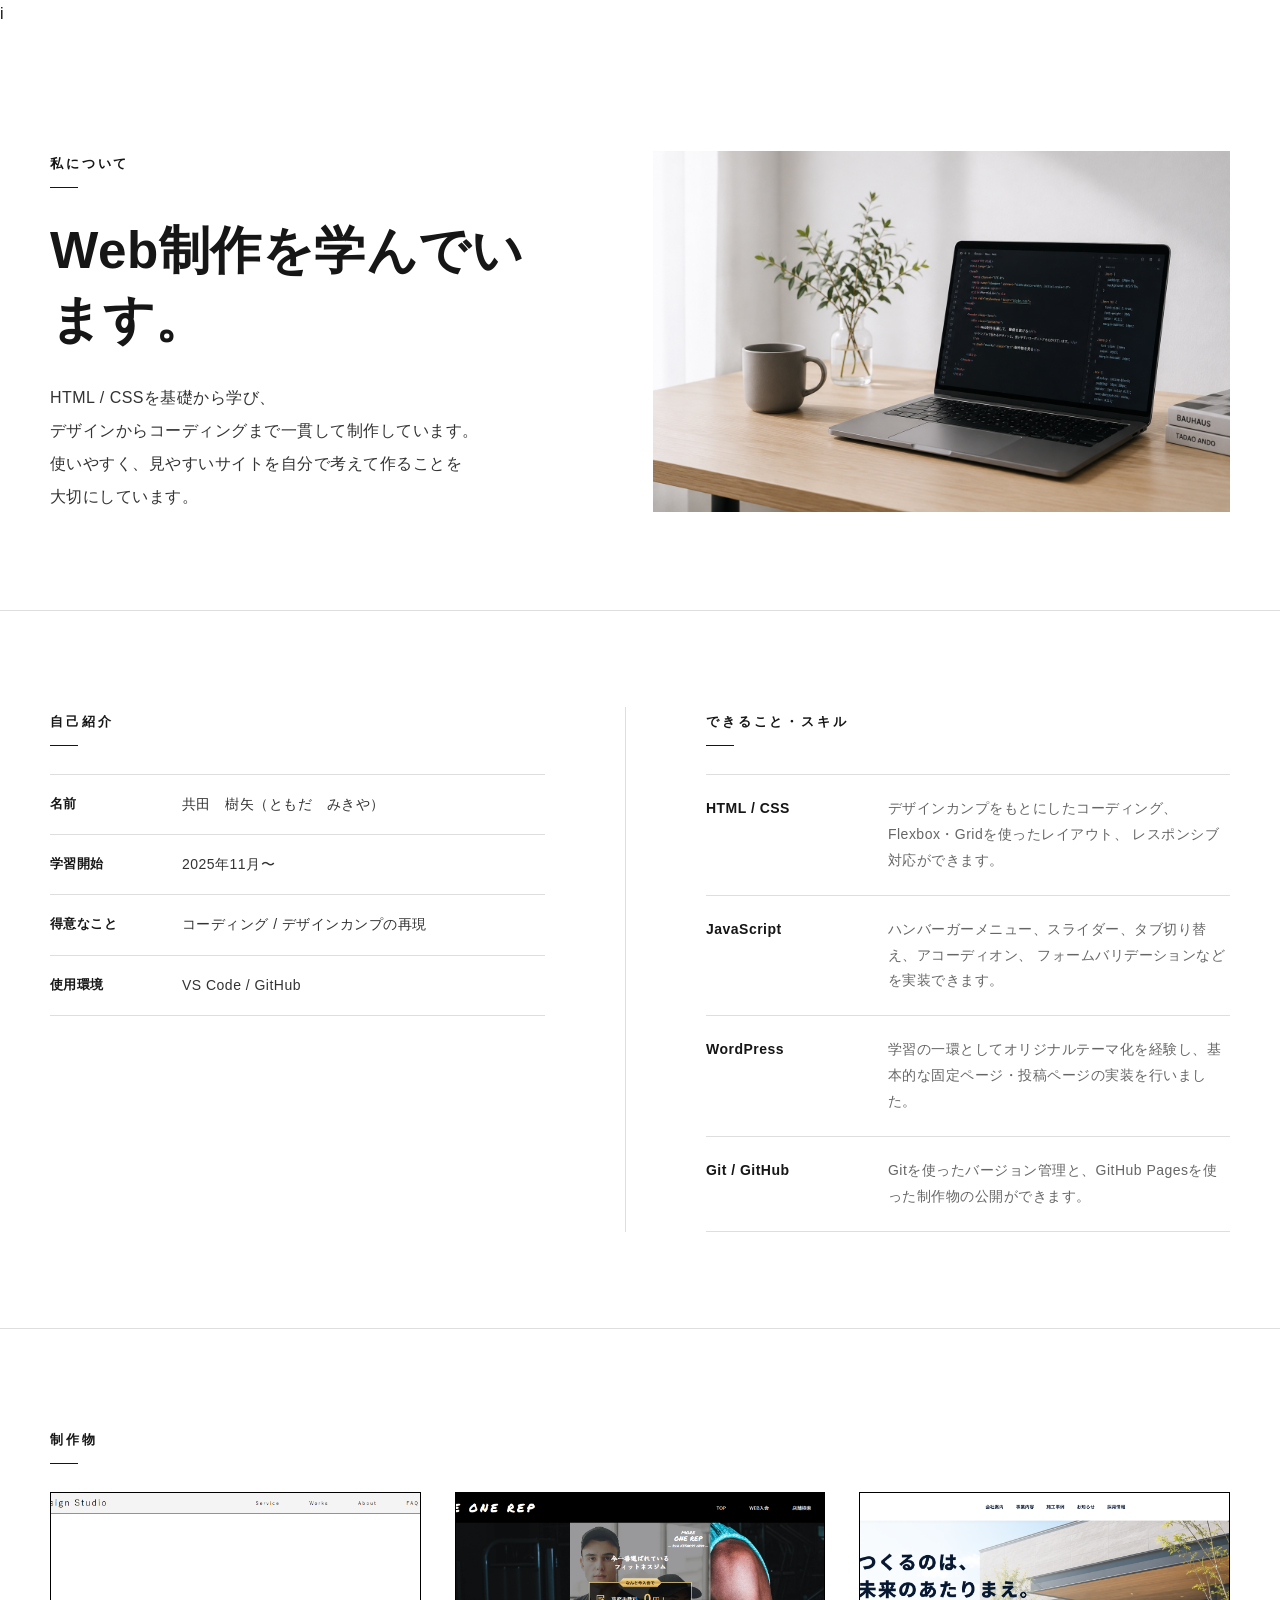
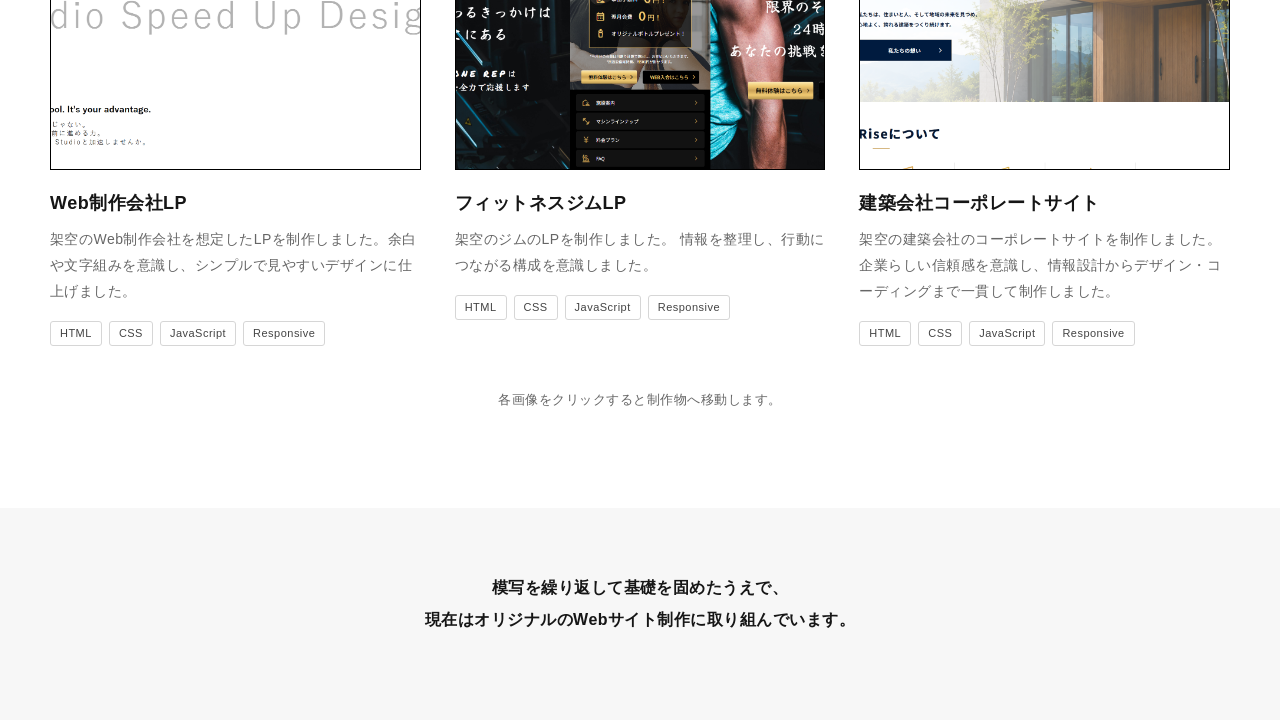
==== index.html @ 3f48ca56 "Add files via upload" ====
<!DOCTYPE html>

<html lang="ja">

<head>
    <meta charset="utf-8" />
    <meta content="width=device-width, initial-scale=1.0" name="viewport" />
    <title>Portfolio link</title>
    <link rel="stylesheet" href="style.css">i
</head>

<main class="portfolio">

    <!-- ABOUT -->
    <section class="about section">
        <div class="container">
            <div class="about__grid">
                <div class="about__content">
                    <p class="section-label">私について</p>
                    <h1 class="about__title">Web制作を学んでいます。</h1>

                    <p class="about__text">
                        HTML / CSSを基礎から学び、<br>
                        デザインからコーディングまで一貫して制作しています。<br>
                        使いやすく、見やすいサイトを自分で考えて作ることを<br class="pc-only">
                        大切にしています。
                    </p>
                </div>

                <div class="about__visual">
                    <img src="image/img01.png" alt="デスクに置かれたノートパソコン">
                </div>
            </div>
        </div>
    </section>

    <!-- PROFILE / SKILLS -->
    <section class="details section">
        <div class="container">
            <div class="details__grid">

                <div class="details__column">
                    <p class="section-label">自己紹介</p>

                    <dl class="profile-list">
                        <div class="profile-list__row">
                            <dt>名前</dt>
                            <dd>共田　樹矢（ともだ　みきや）</dd>
                        </div>
                        <div class="profile-list__row">
                            <dt>学習開始</dt>
                            <dd>2025年11月〜</dd>
                        </div>
                        <div class="profile-list__row">
                            <dt>得意なこと</dt>
                            <dd>コーディング / デザインカンプの再現 </dd>
                        </div>
                        <div class="profile-list__row">
                            <dt>使用環境</dt>
                            <dd>VS Code / GitHub</dd>
                        </div>
                    </dl>
                </div>

                <div class="details__column">
                    <p class="section-label">できること・スキル</p>

                    <div class="skill-list">
                        <div class="skill-item">
                            <h3 class="skill-item__title">HTML / CSS</h3>
                            <p class="skill-item__text">
                                デザインカンプをもとにしたコーディング、Flexbox・Gridを使ったレイアウト、
                                レスポンシブ対応ができます。
                            </p>
                        </div>

                        <div class="skill-item">
                            <h3 class="skill-item__title">JavaScript</h3>
                            <p class="skill-item__text">
                                ハンバーガーメニュー、スライダー、タブ切り替え、アコーディオン、
                                フォームバリデーションなどを実装できます。
                            </p>
                        </div>

                        <div class="skill-item">
                            <h3 class="skill-item__title">WordPress</h3>
                            <p class="skill-item__text">
                                学習の一環としてオリジナルテーマ化を経験し、基本的な固定ページ・投稿ページの実装を行いました。
                            </p>
                        </div>

                        <div class="skill-item">
                            <h3 class="skill-item__title">Git / GitHub</h3>
                            <p class="skill-item__text">
                                Gitを使ったバージョン管理と、GitHub Pagesを使った制作物の公開ができます。
                            </p>
                        </div>
                    </div>
                </div>

            </div>
        </div>
    </section>

    <!-- WORKS -->
    <section class="works section">
        <div class="container">
            <p class="section-label">制作物</p>

            <div class="works__grid">

                <article class="work-card">
                    <a class="work-card__link" href="https://mikiya-web.github.io/portfolio-corporate-lp/" target="_blank"
                        rel="noopener noreferrer">
                        <div class="work-card__image-wrap">
                            <img class="work-card__image" src="image/img02.png" alt="VISION TO STRUCTUREのWebサイト">
                            <span class="work-card__view">VIEW SITE</span>
                        </div>

                        <div class="work-card__body">
                            <h2 class="work-card__title">Web制作会社LP</h2>
                            <p class="work-card__text">
                                架空のWeb制作会社を想定したLPを制作しました。余白や文字組みを意識し、シンプルで見やすいデザインに仕上げました。
                            </p>
                            <ul class="work-card__tags">
                                <li>HTML</li>
                                <li>CSS</li>
                                <li>JavaScript</li>
                                <li>Responsive</li>
                            </ul>
                        </div>
                    </a>
                </article>

                <article class="work-card">
                    <a class="work-card__link" href="https://mikiya-web.github.io/MORE-ONE-REP/" target="_blank"
                        rel="noopener noreferrer">
                        <div class="work-card__image-wrap">
                            <img class="work-card__image" src="image/img03.png"ジムのランディングページ">
                            <span class="work-card__view">VIEW SITE</span>
                        </div>

                        <div class="work-card__body">
                            <h2 class="work-card__title">フィットネスジムLP</h2>
                            <p class="work-card__text">
                                架空のジムのLPを制作しました。
                                情報を整理し、行動につながる構成を意識しました。
                            </p>
                            <ul class="work-card__tags">
                                <li>HTML</li>
                                <li>CSS</li>
                                <li>JavaScript</li>
                                <li>Responsive</li>
                            </ul>
                        </div>
                    </a>
                </article>


                <article class="work-card">
                    <a class="work-card__link" href="https://mikiya-web.github.io/portfolio-corporate/" target="_blank"
                        rel="noopener noreferrer">
                        <div class="work-card__image-wrap">
                            <img class="work-card__image" src="image/img04.png" alt="建築会社コーポレートサイト">
                            <span class="work-card__view">VIEW SITE</span>
                        </div>

                        <div class="work-card__body">
                            <h2 class="work-card__title">建築会社コーポレートサイト</h2>
                            <p class="work-card__text">
                                架空の建築会社のコーポレートサイトを制作しました。企業らしい信頼感を意識し、情報設計からデザイン・コーディングまで一貫して制作しました。
                            </p>
                            <ul class="work-card__tags">
                                <li>HTML</li>
                                <li>CSS</li>
                                <li>JavaScript</li>
                                <li>Responsive</li>
                            </ul>
                        </div>
                    </a>
                </article>




            </div>

            <p class="works__note">各画像をクリックすると制作物へ移動します。</p>
        </div>
    </section>

    <!-- MESSAGE -->
    <section class="message">
        <div class="container">
            <p class="message__text">
                模写を繰り返して基礎を固めたうえで、<br>
                現在はオリジナルのWebサイト制作に取り組んでいます。
            </p>

    </section>

</main>

</body>

</html>
---- style.css ----
@charset "UTF-8";

/* ==============================
   Base
============================== */
:root {
  --color-text: #161616;
  --color-sub: #666;
  --color-line: #dedede;
  --color-bg: #ffffff;
  --color-soft-bg: #f7f7f7;
  --max-width: 1180px;
}

*,
*::before,
*::after {
  box-sizing: border-box;
}

html {
  scroll-behavior: smooth;
}

body {
  margin: 0;
  color: var(--color-text);
  background: var(--color-bg);
  font-family:
    "Helvetica Neue",
    Arial,
    "Hiragino Kaku Gothic ProN",
    "Hiragino Sans",
    Meiryo,
    sans-serif;
  line-height: 1.8;
  letter-spacing: 0.03em;
}

img {
  display: block;
  width: 100%;
  height: auto;
}

a {
  color: inherit;
  text-decoration: none;
}

ul,
ol,
dl,
dd,
p,
h1,
h2,
h3 {
  margin: 0;
}

ul,
ol {
  padding: 0;
  list-style: none;
}

.container {
  width: min(calc(100% - 48px), var(--max-width));
  margin-inline: auto;
}

.section {
  padding: 96px 0;
}

.section-label {
  display: inline-block;
  margin-bottom: 28px;
  font-size: 13px;
  font-weight: 700;
  letter-spacing: 0.22em;
}

.section-label::after {
  display: block;
  width: 28px;
  height: 1px;
  margin-top: 12px;
  background: var(--color-text);
  content: "";
}

.pc-only {
  display: block;
}

/* ==============================
   About
============================== */
.about {
  padding-top: 120px;
}

.about__grid {
  display: grid;
  grid-template-columns: minmax(0, 0.95fr) minmax(420px, 1.05fr);
  gap: 80px;
  align-items: center;
}

.about__title {
  margin-bottom: 28px;
  font-size: clamp(34px, 4vw, 56px);
  line-height: 1.35;
  letter-spacing: 0.01em;
}

.about__text {
  color: #333;
  font-size: 16px;
  line-height: 2.05;
}

.about__visual {
  aspect-ratio: 16 / 10;
  overflow: hidden;
  background: var(--color-soft-bg);
}

.about__visual img {
  height: 100%;
  object-fit: cover;
}

/* ==============================
   Works
============================== */
.works {
  border-top: 1px solid var(--color-line);
}

.works__grid {
  display: grid;
  grid-template-columns: repeat(3, minmax(0, 1fr));
  gap: 34px;
}

.work-card__link {
  display: block;
}

.work-card__image-wrap {
  position: relative;
  aspect-ratio: 4 / 3;
  overflow: hidden;
  background: var(--color-soft-bg);
}

.work-card__image {
  height: 100%;
  object-fit: cover;
  transition: transform 0.45s ease;
}

.work-card__view {
  position: absolute;
  right: 16px;
  bottom: 16px;
  padding: 7px 11px;
  color: #fff;
  background: rgba(0, 0, 0, 0.72);
  font-size: 10px;
  font-weight: 700;
  letter-spacing: 0.12em;
  opacity: 0;
  transform: translateY(6px);
  transition:
    opacity 0.3s ease,
    transform 0.3s ease;
}

.work-card__link:hover .work-card__image {
  transform: scale(1.035);
}

.work-card__link:hover .work-card__view {
  opacity: 1;
  transform: translateY(0);
}

.work-card__body {
  padding-top: 20px;
}

.work-card__title {
  margin-bottom: 10px;
  font-size: 18px;
  line-height: 1.5;
}

.work-card__text {
  margin-bottom: 16px;
  color: var(--color-sub);
  font-size: 14px;
  line-height: 1.85;
}

.work-card__tags {
  display: flex;
  flex-wrap: wrap;
  gap: 7px;
}

.work-card__tags li {
  padding: 4px 9px;
  border: 1px solid #d6d6d6;
  border-radius: 3px;
  color: #444;
  font-size: 11px;
  line-height: 1.4;
}

.works__note {
  margin-top: 42px;
  color: var(--color-sub);
  text-align: center;
  font-size: 13px;
}

/* ==============================
   Details
============================== */
.details {
  border-top: 1px solid var(--color-line);
}

.details__grid {
  display: grid;
  grid-template-columns: minmax(0, 0.9fr) minmax(0, 1.1fr);
  gap: 80px;
}

.details__column + .details__column {
  padding-left: 80px;
  border-left: 1px solid var(--color-line);
}

.profile-list__row {
  display: grid;
  grid-template-columns: 110px 1fr;
  gap: 22px;
  padding: 17px 0;
  border-bottom: 1px solid var(--color-line);
}

.profile-list__row:first-child {
  border-top: 1px solid var(--color-line);
}

.profile-list dt {
  font-size: 13px;
  font-weight: 700;
}

.profile-list dd {
  color: #333;
  font-size: 14px;
}

.skill-list {
  border-top: 1px solid var(--color-line);
}

.skill-item {
  display: grid;
  grid-template-columns: 150px 1fr;
  gap: 32px;
  padding: 21px 0;
  border-bottom: 1px solid var(--color-line);
}

.skill-item__title {
  font-size: 14px;
}

.skill-item__text {
  color: var(--color-sub);
  font-size: 14px;
  line-height: 1.85;
}

/* ==============================
   Message
============================== */
.message {
  padding: 64px 0 84px;
  background: var(--color-soft-bg);
}

.message__text {
  text-align: center;
  font-size: 16px;
  font-weight: 600;
  line-height: 2;
}

.message__links {
  display: flex;
  justify-content: center;
  gap: 14px;
  margin-top: 30px;
}

.message__links a {
  min-width: 180px;
  padding: 13px 20px;
  border: 1px solid var(--color-text);
  text-align: center;
  font-size: 13px;
  font-weight: 700;
  transition:
    color 0.25s ease,
    background 0.25s ease;
}

.message__links a:hover {
  color: #fff;
  background: var(--color-text);
}

/* ==============================
   Tablet
============================== */
@media (max-width: 1024px) {
  .section {
    padding: 80px 0;
  }

  .about {
    padding-top: 88px;
  }

  .about__grid {
    grid-template-columns: 1fr 1fr;
    gap: 48px;
  }

  .works__grid {
    gap: 24px;
  }

  .details__grid {
    gap: 48px;
  }

  .details__column + .details__column {
    padding-left: 48px;
  }
}

/* ==============================
   Mobile
============================== */
@media (max-width: 768px) {
  .container {
    width: min(calc(100% - 32px), var(--max-width));
  }

  .section {
    padding: 64px 0;
  }

  .section-label {
    margin-bottom: 22px;
  }

  .pc-only {
    display: none;
  }

  .about {
    padding-top: 64px;
  }

  .about__grid {
    grid-template-columns: 1fr;
    gap: 38px;
  }

  .about__title {
    margin-bottom: 20px;
    font-size: clamp(30px, 9vw, 42px);
  }

  .about__text {
    font-size: 14px;
    line-height: 1.95;
  }

  .about__visual {
    aspect-ratio: 4 / 3;
  }

  .works__grid {
    grid-template-columns: 1fr;
    gap: 48px;
  }

  .work-card__view {
    opacity: 1;
    transform: none;
  }

  .works__note {
    margin-top: 34px;
  }

  .details__grid {
    grid-template-columns: 1fr;
    gap: 64px;
  }

  .details__column + .details__column {
    padding-left: 0;
    border-left: 0;
  }

  .profile-list__row {
    grid-template-columns: 90px 1fr;
    gap: 16px;
  }

  .skill-item {
    grid-template-columns: 1fr;
    gap: 8px;
  }

  .message {
    padding: 52px 0 64px;
  }

  .message__text {
    font-size: 14px;
  }

  .message__links {
    flex-direction: column;
  }

  .message__links a {
    width: 100%;
  }
}

/* ==============================
   Small Mobile
============================== */
@media (max-width: 375px) {
  .container {
    width: min(calc(100% - 24px), var(--max-width));
  }

  .profile-list__row {
    grid-template-columns: 1fr;
    gap: 4px;
  }
}

.work-card img {
    border: 1px solid black;
}

.work-card__link:hover {
    opacity: 0.7;
}
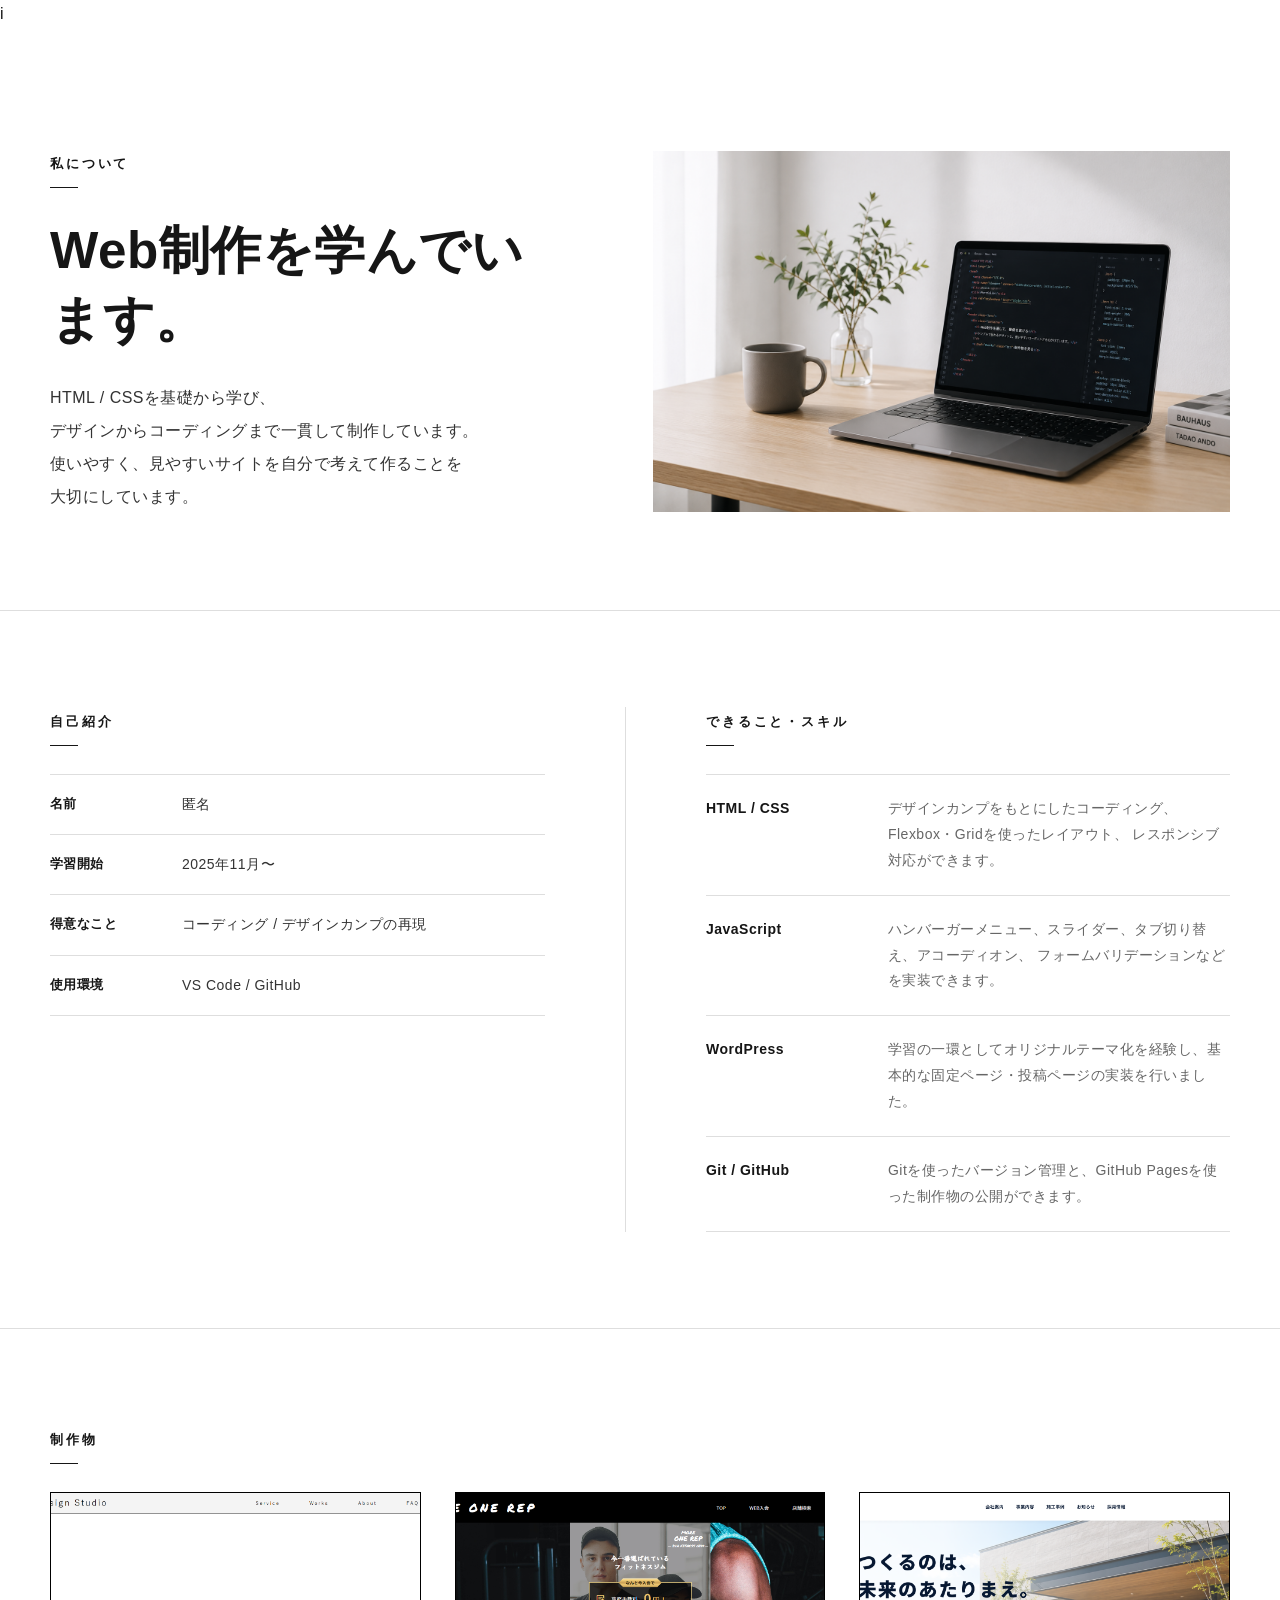
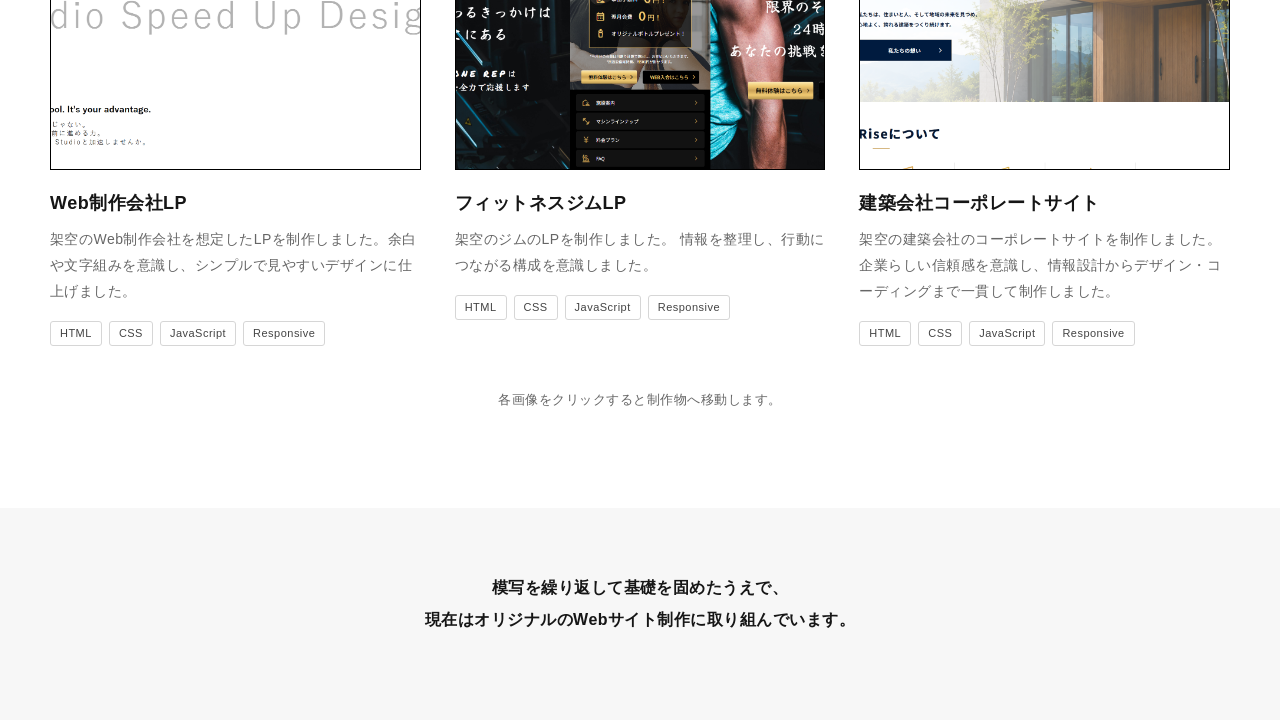
==== commit dc4881e2: "Restore index.html content Restored the original content of the index.html file after it was removed" ====
--- a/index.html
+++ b/index.html
@@ -45,7 +45,7 @@
                     <dl class="profile-list">
                         <div class="profile-list__row">
                             <dt>名前</dt>
-                            <dd>共田　樹矢（ともだ　みきや）</dd>
+                            <dd>匿名</dd>
                         </div>
                         <div class="profile-list__row">
                             <dt>学習開始</dt>
@@ -203,4 +203,4 @@
 
 </body>
 
-</html>+</html>
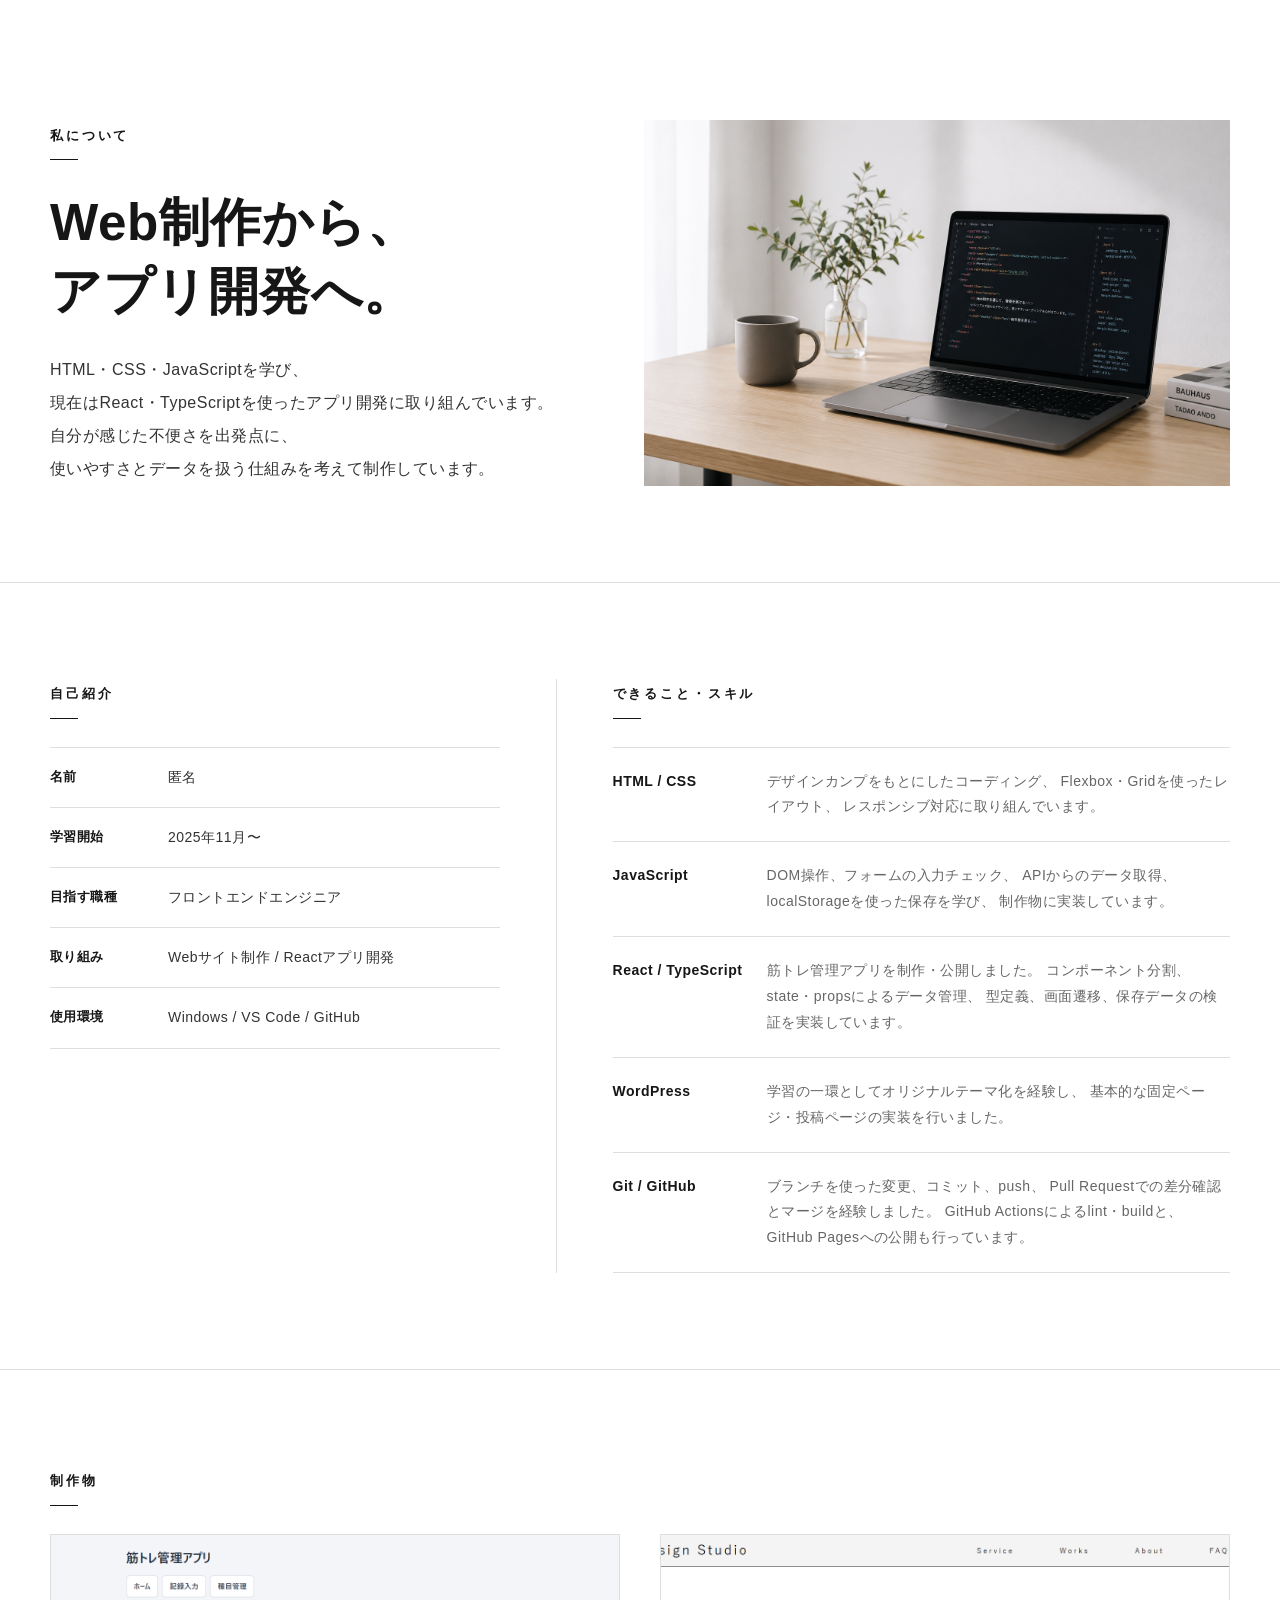
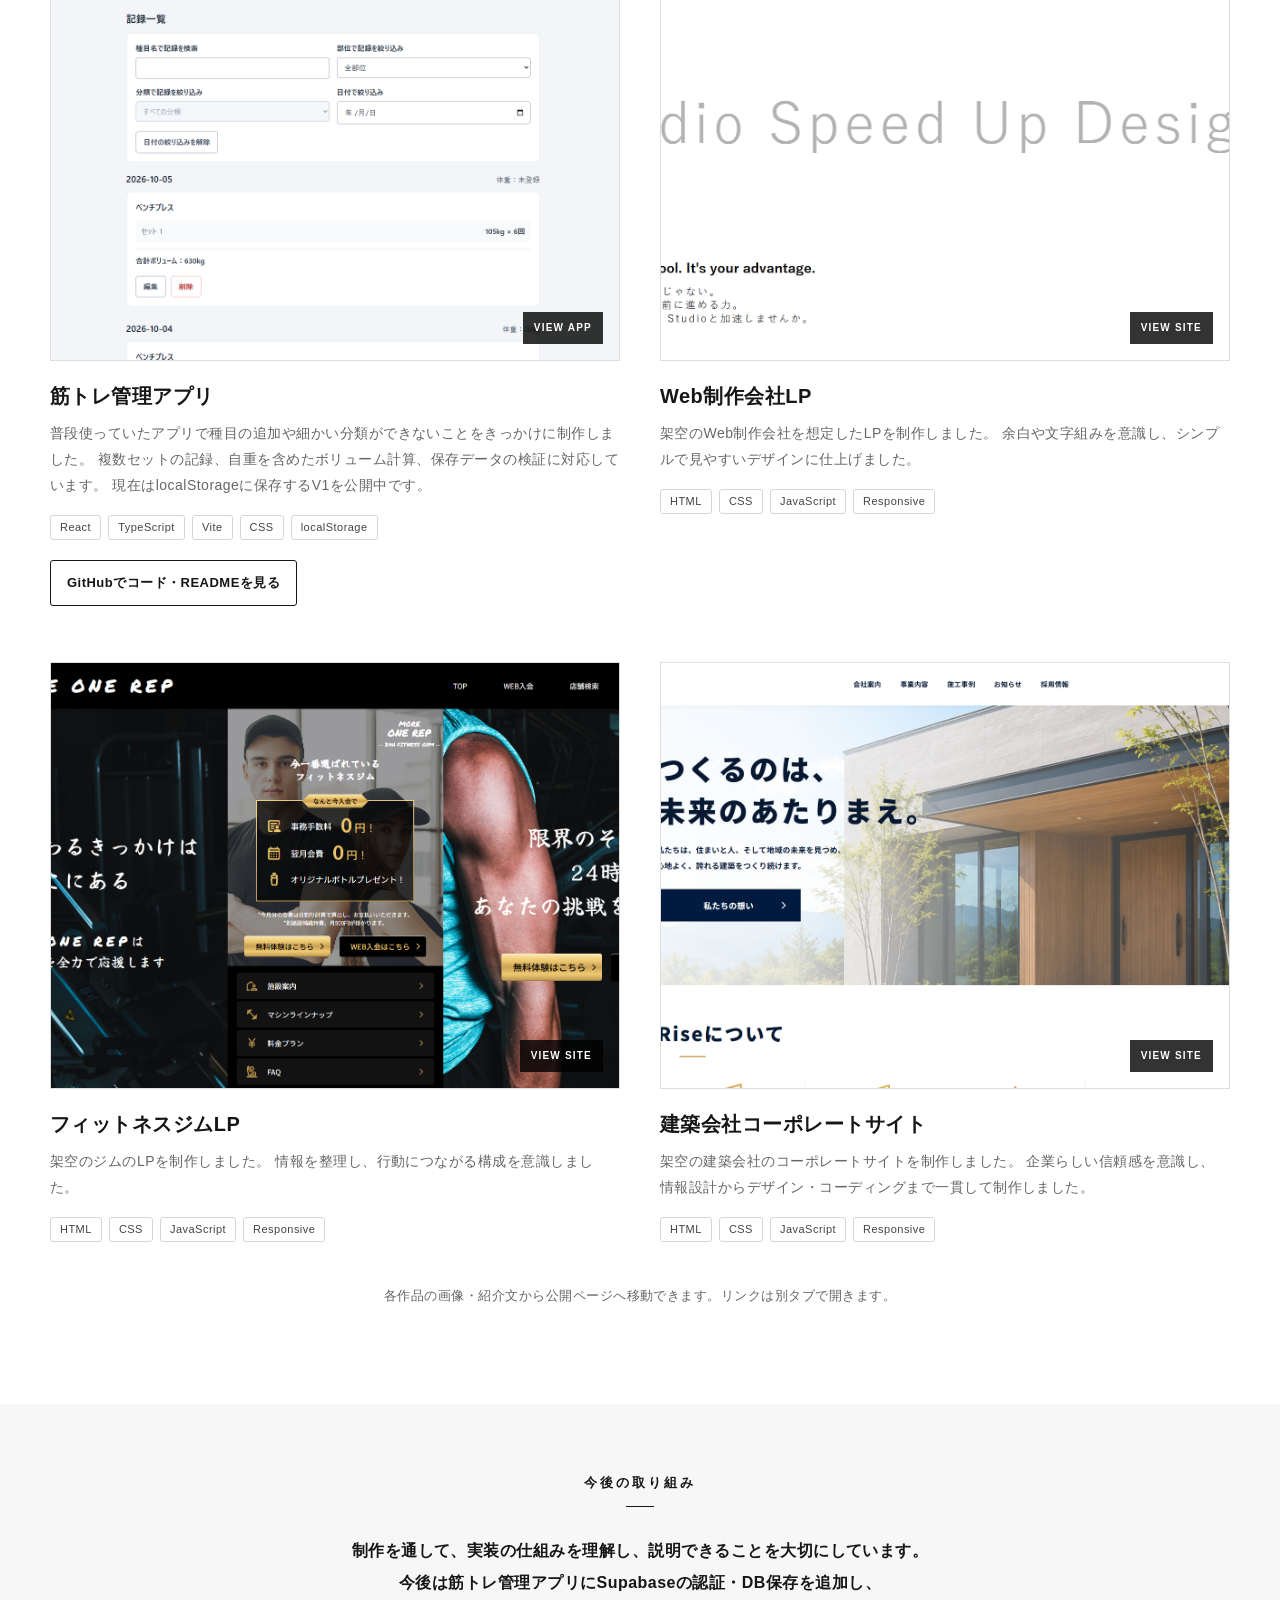
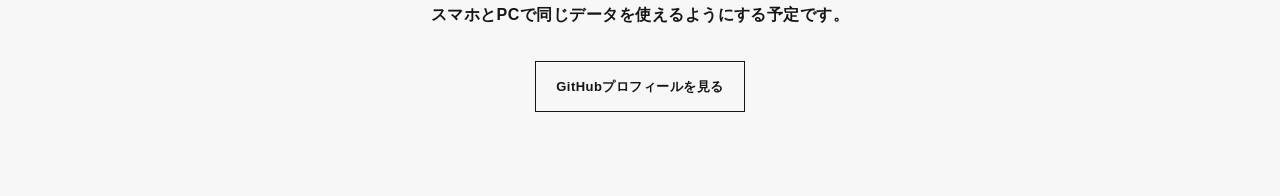
==== commit f0a05ee7: "feat: ポートフォリオに筋トレアプリを掲載" ====
--- a/index.html
+++ b/index.html
@@ -1,206 +1,303 @@
 <!DOCTYPE html>
-
 <html lang="ja">
 
 <head>
-    <meta charset="utf-8" />
-    <meta content="width=device-width, initial-scale=1.0" name="viewport" />
-    <title>Portfolio link</title>
-    <link rel="stylesheet" href="style.css">i
+    <meta charset="utf-8">
+    <meta name="viewport" content="width=device-width, initial-scale=1.0">
+    <meta name="description"
+          content="WebサイトとReact・TypeScriptを使ったアプリの制作ポートフォリオです。制作物、使用技術、学習内容を紹介しています。">
+    <title>Portfolio | Web制作・フロントエンド開発</title>
+    <link rel="stylesheet" href="style.css">
 </head>
 
-<main class="portfolio">
-
-    <!-- ABOUT -->
-    <section class="about section">
-        <div class="container">
-            <div class="about__grid">
-                <div class="about__content">
-                    <p class="section-label">私について</p>
-                    <h1 class="about__title">Web制作を学んでいます。</h1>
-
-                    <p class="about__text">
-                        HTML / CSSを基礎から学び、<br>
-                        デザインからコーディングまで一貫して制作しています。<br>
-                        使いやすく、見やすいサイトを自分で考えて作ることを<br class="pc-only">
-                        大切にしています。
-                    </p>
-                </div>
-
-                <div class="about__visual">
-                    <img src="image/img01.png" alt="デスクに置かれたノートパソコン">
+<body>
+    <main class="portfolio">
+
+        <!-- ABOUT -->
+        <section class="about section">
+            <div class="container">
+                <div class="about__grid">
+                    <div class="about__content">
+                        <p class="section-label">私について</p>
+                        <h1 class="about__title">
+                            Web制作から、<br>
+                            アプリ開発へ。
+                        </h1>
+
+                        <p class="about__text">
+                            HTML・CSS・JavaScriptを学び、<br>
+                            現在はReact・TypeScriptを使ったアプリ開発に取り組んでいます。<br>
+                            自分が感じた不便さを出発点に、<br class="pc-only">
+                            使いやすさとデータを扱う仕組みを考えて制作しています。
+                        </p>
+                    </div>
+
+                    <div class="about__visual">
+                        <img src="image/img01.png"
+                             alt="デスクに置かれたノートパソコン">
+                    </div>
                 </div>
             </div>
-        </div>
-    </section>
-
-    <!-- PROFILE / SKILLS -->
-    <section class="details section">
-        <div class="container">
-            <div class="details__grid">
-
-                <div class="details__column">
-                    <p class="section-label">自己紹介</p>
-
-                    <dl class="profile-list">
-                        <div class="profile-list__row">
-                            <dt>名前</dt>
-                            <dd>匿名</dd>
-                        </div>
-                        <div class="profile-list__row">
-                            <dt>学習開始</dt>
-                            <dd>2025年11月〜</dd>
-                        </div>
-                        <div class="profile-list__row">
-                            <dt>得意なこと</dt>
-                            <dd>コーディング / デザインカンプの再現 </dd>
-                        </div>
-                        <div class="profile-list__row">
-                            <dt>使用環境</dt>
-                            <dd>VS Code / GitHub</dd>
-                        </div>
-                    </dl>
-                </div>
-
-                <div class="details__column">
-                    <p class="section-label">できること・スキル</p>
-
-                    <div class="skill-list">
-                        <div class="skill-item">
-                            <h3 class="skill-item__title">HTML / CSS</h3>
-                            <p class="skill-item__text">
-                                デザインカンプをもとにしたコーディング、Flexbox・Gridを使ったレイアウト、
-                                レスポンシブ対応ができます。
-                            </p>
-                        </div>
-
-                        <div class="skill-item">
-                            <h3 class="skill-item__title">JavaScript</h3>
-                            <p class="skill-item__text">
-                                ハンバーガーメニュー、スライダー、タブ切り替え、アコーディオン、
-                                フォームバリデーションなどを実装できます。
-                            </p>
-                        </div>
-
-                        <div class="skill-item">
-                            <h3 class="skill-item__title">WordPress</h3>
-                            <p class="skill-item__text">
-                                学習の一環としてオリジナルテーマ化を経験し、基本的な固定ページ・投稿ページの実装を行いました。
-                            </p>
-                        </div>
-
-                        <div class="skill-item">
-                            <h3 class="skill-item__title">Git / GitHub</h3>
-                            <p class="skill-item__text">
-                                Gitを使ったバージョン管理と、GitHub Pagesを使った制作物の公開ができます。
-                            </p>
+        </section>
+
+        <!-- PROFILE / SKILLS -->
+        <section class="details section">
+            <div class="container">
+                <div class="details__grid">
+
+                    <div class="details__column">
+                        <h2 class="section-label">自己紹介</h2>
+
+                        <dl class="profile-list">
+                            <div class="profile-list__row">
+                                <dt>名前</dt>
+                                <dd>匿名</dd>
+                            </div>
+
+                            <div class="profile-list__row">
+                                <dt>学習開始</dt>
+                                <dd>2025年11月〜</dd>
+                            </div>
+
+                            <div class="profile-list__row">
+                                <dt>目指す職種</dt>
+                                <dd>フロントエンドエンジニア</dd>
+                            </div>
+
+                            <div class="profile-list__row">
+                                <dt>取り組み</dt>
+                                <dd>Webサイト制作 / Reactアプリ開発</dd>
+                            </div>
+
+                            <div class="profile-list__row">
+                                <dt>使用環境</dt>
+                                <dd>Windows / VS Code / GitHub</dd>
+                            </div>
+                        </dl>
+                    </div>
+
+                    <div class="details__column">
+                        <h2 class="section-label">できること・スキル</h2>
+
+                        <div class="skill-list">
+                            <div class="skill-item">
+                                <h3 class="skill-item__title">HTML / CSS</h3>
+                                <p class="skill-item__text">
+                                    デザインカンプをもとにしたコーディング、
+                                    Flexbox・Gridを使ったレイアウト、
+                                    レスポンシブ対応に取り組んでいます。
+                                </p>
+                            </div>
+
+                            <div class="skill-item">
+                                <h3 class="skill-item__title">JavaScript</h3>
+                                <p class="skill-item__text">
+                                    DOM操作、フォームの入力チェック、
+                                    APIからのデータ取得、localStorageを使った保存を学び、
+                                    制作物に実装しています。
+                                </p>
+                            </div>
+
+                            <div class="skill-item">
+                                <h3 class="skill-item__title">React / TypeScript</h3>
+                                <p class="skill-item__text">
+                                    筋トレ管理アプリを制作・公開しました。
+                                    コンポーネント分割、state・propsによるデータ管理、
+                                    型定義、画面遷移、保存データの検証を実装しています。
+                                </p>
+                            </div>
+
+                            <div class="skill-item">
+                                <h3 class="skill-item__title">WordPress</h3>
+                                <p class="skill-item__text">
+                                    学習の一環としてオリジナルテーマ化を経験し、
+                                    基本的な固定ページ・投稿ページの実装を行いました。
+                                </p>
+                            </div>
+
+                            <div class="skill-item">
+                                <h3 class="skill-item__title">Git / GitHub</h3>
+                                <p class="skill-item__text">
+                                    ブランチを使った変更、コミット、push、
+                                    Pull Requestでの差分確認とマージを経験しました。
+                                    GitHub Actionsによるlint・buildと、
+                                    GitHub Pagesへの公開も行っています。
+                                </p>
+                            </div>
                         </div>
                     </div>
+
                 </div>
-
             </div>
-        </div>
-    </section>
-
-    <!-- WORKS -->
-    <section class="works section">
-        <div class="container">
-            <p class="section-label">制作物</p>
-
-            <div class="works__grid">
-
-                <article class="work-card">
-                    <a class="work-card__link" href="https://mikiya-web.github.io/portfolio-corporate-lp/" target="_blank"
-                        rel="noopener noreferrer">
-                        <div class="work-card__image-wrap">
-                            <img class="work-card__image" src="image/img02.png" alt="VISION TO STRUCTUREのWebサイト">
-                            <span class="work-card__view">VIEW SITE</span>
-                        </div>
-
-                        <div class="work-card__body">
-                            <h2 class="work-card__title">Web制作会社LP</h2>
-                            <p class="work-card__text">
-                                架空のWeb制作会社を想定したLPを制作しました。余白や文字組みを意識し、シンプルで見やすいデザインに仕上げました。
-                            </p>
-                            <ul class="work-card__tags">
-                                <li>HTML</li>
-                                <li>CSS</li>
-                                <li>JavaScript</li>
-                                <li>Responsive</li>
-                            </ul>
-                        </div>
+        </section>
+
+        <!-- WORKS -->
+        <section class="works section">
+            <div class="container">
+                <h2 class="section-label">制作物</h2>
+
+                <div class="works__grid">
+
+                    <!-- 筋トレ管理アプリ -->
+                    <article class="work-card">
+                        <a class="work-card__link"
+                           href="https://mikiya-web.github.io/workout-app/"
+                           target="_blank"
+                           rel="noopener noreferrer">
+                            <div class="work-card__image-wrap">
+                                <img class="work-card__image"
+                                     src="image/img05.png"
+                                     alt="筋トレ管理アプリの記録一覧画面"
+                                     loading="lazy">
+                                <span class="work-card__view">VIEW APP</span>
+                            </div>
+
+                            <div class="work-card__body">
+                                <h3 class="work-card__title">筋トレ管理アプリ</h3>
+                                <p class="work-card__text">
+                                    普段使っていたアプリで種目の追加や細かい分類ができないことをきっかけに制作しました。
+                                    複数セットの記録、自重を含めたボリューム計算、保存データの検証に対応しています。
+                                    現在はlocalStorageに保存するV1を公開中です。
+                                </p>
+                                <ul class="work-card__tags">
+                                    <li>React</li>
+                                    <li>TypeScript</li>
+                                    <li>Vite</li>
+                                    <li>CSS</li>
+                                    <li>localStorage</li>
+                                </ul>
+                            </div>
+                        </a>
+
+                        <p class="work-card__source">
+                            <a href="https://github.com/mikiya-web/workout-app"
+                               target="_blank"
+                               rel="noopener noreferrer">
+                                GitHubでコード・READMEを見る
+                            </a>
+                        </p>
+                    </article>
+
+                    <!-- Web制作会社LP -->
+                    <article class="work-card">
+                        <a class="work-card__link"
+                           href="https://mikiya-web.github.io/portfolio-corporate-lp/"
+                           target="_blank"
+                           rel="noopener noreferrer">
+                            <div class="work-card__image-wrap">
+                                <img class="work-card__image"
+                                     src="image/img02.png"
+                                     alt="VISION TO STRUCTUREのWebサイト"
+                                     loading="lazy">
+                                <span class="work-card__view">VIEW SITE</span>
+                            </div>
+
+                            <div class="work-card__body">
+                                <h3 class="work-card__title">Web制作会社LP</h3>
+                                <p class="work-card__text">
+                                    架空のWeb制作会社を想定したLPを制作しました。
+                                    余白や文字組みを意識し、シンプルで見やすいデザインに仕上げました。
+                                </p>
+                                <ul class="work-card__tags">
+                                    <li>HTML</li>
+                                    <li>CSS</li>
+                                    <li>JavaScript</li>
+                                    <li>Responsive</li>
+                                </ul>
+                            </div>
+                        </a>
+                    </article>
+
+                    <!-- フィットネスジムLP -->
+                    <article class="work-card">
+                        <a class="work-card__link"
+                           href="https://mikiya-web.github.io/MORE-ONE-REP/"
+                           target="_blank"
+                           rel="noopener noreferrer">
+                            <div class="work-card__image-wrap">
+                                <img class="work-card__image"
+                                     src="image/img03.png"
+                                     alt="フィットネスジムのランディングページ"
+                                     loading="lazy">
+                                <span class="work-card__view">VIEW SITE</span>
+                            </div>
+
+                            <div class="work-card__body">
+                                <h3 class="work-card__title">フィットネスジムLP</h3>
+                                <p class="work-card__text">
+                                    架空のジムのLPを制作しました。
+                                    情報を整理し、行動につながる構成を意識しました。
+                                </p>
+                                <ul class="work-card__tags">
+                                    <li>HTML</li>
+                                    <li>CSS</li>
+                                    <li>JavaScript</li>
+                                    <li>Responsive</li>
+                                </ul>
+                            </div>
+                        </a>
+                    </article>
+
+                    <!-- 建築会社コーポレートサイト -->
+                    <article class="work-card">
+                        <a class="work-card__link"
+                           href="https://mikiya-web.github.io/portfolio-corporate/"
+                           target="_blank"
+                           rel="noopener noreferrer">
+                            <div class="work-card__image-wrap">
+                                <img class="work-card__image"
+                                     src="image/img04.png"
+                                     alt="建築会社のコーポレートサイト"
+                                     loading="lazy">
+                                <span class="work-card__view">VIEW SITE</span>
+                            </div>
+
+                            <div class="work-card__body">
+                                <h3 class="work-card__title">建築会社コーポレートサイト</h3>
+                                <p class="work-card__text">
+                                    架空の建築会社のコーポレートサイトを制作しました。
+                                    企業らしい信頼感を意識し、
+                                    情報設計からデザイン・コーディングまで一貫して制作しました。
+                                </p>
+                                <ul class="work-card__tags">
+                                    <li>HTML</li>
+                                    <li>CSS</li>
+                                    <li>JavaScript</li>
+                                    <li>Responsive</li>
+                                </ul>
+                            </div>
+                        </a>
+                    </article>
+
+                </div>
+
+                <p class="works__note">
+                    各作品の画像・紹介文から公開ページへ移動できます。リンクは別タブで開きます。
+                </p>
+            </div>
+        </section>
+
+        <!-- MESSAGE -->
+        <section class="message">
+            <div class="container">
+                <h2 class="section-label">今後の取り組み</h2>
+                <p class="message__text">
+                    制作を通して、実装の仕組みを理解し、説明できることを大切にしています。<br>
+                    今後は筋トレ管理アプリにSupabaseの認証・DB保存を追加し、<br class="pc-only">
+                    スマホとPCで同じデータを使えるようにする予定です。
+                </p>
+
+                <div class="message__links">
+                    <a href="https://github.com/mikiya-web"
+                       target="_blank"
+                       rel="noopener noreferrer">
+                        GitHubプロフィールを見る
                     </a>
-                </article>
-
-                <article class="work-card">
-                    <a class="work-card__link" href="https://mikiya-web.github.io/MORE-ONE-REP/" target="_blank"
-                        rel="noopener noreferrer">
-                        <div class="work-card__image-wrap">
-                            <img class="work-card__image" src="image/img03.png"ジムのランディングページ">
-                            <span class="work-card__view">VIEW SITE</span>
-                        </div>
-
-                        <div class="work-card__body">
-                            <h2 class="work-card__title">フィットネスジムLP</h2>
-                            <p class="work-card__text">
-                                架空のジムのLPを制作しました。
-                                情報を整理し、行動につながる構成を意識しました。
-                            </p>
-                            <ul class="work-card__tags">
-                                <li>HTML</li>
-                                <li>CSS</li>
-                                <li>JavaScript</li>
-                                <li>Responsive</li>
-                            </ul>
-                        </div>
-                    </a>
-                </article>
-
-
-                <article class="work-card">
-                    <a class="work-card__link" href="https://mikiya-web.github.io/portfolio-corporate/" target="_blank"
-                        rel="noopener noreferrer">
-                        <div class="work-card__image-wrap">
-                            <img class="work-card__image" src="image/img04.png" alt="建築会社コーポレートサイト">
-                            <span class="work-card__view">VIEW SITE</span>
-                        </div>
-
-                        <div class="work-card__body">
-                            <h2 class="work-card__title">建築会社コーポレートサイト</h2>
-                            <p class="work-card__text">
-                                架空の建築会社のコーポレートサイトを制作しました。企業らしい信頼感を意識し、情報設計からデザイン・コーディングまで一貫して制作しました。
-                            </p>
-                            <ul class="work-card__tags">
-                                <li>HTML</li>
-                                <li>CSS</li>
-                                <li>JavaScript</li>
-                                <li>Responsive</li>
-                            </ul>
-                        </div>
-                    </a>
-                </article>
-
-
-
-
+                </div>
             </div>
-
-            <p class="works__note">各画像をクリックすると制作物へ移動します。</p>
-        </div>
-    </section>
-
-    <!-- MESSAGE -->
-    <section class="message">
-        <div class="container">
-            <p class="message__text">
-                模写を繰り返して基礎を固めたうえで、<br>
-                現在はオリジナルのWebサイト制作に取り組んでいます。
-            </p>
-
-    </section>
-
-</main>
-
+        </section>
+
+    </main>
 </body>
 
-</html>
+</html>
--- a/style.css
+++ b/style.css
@@ -35,6 +35,7 @@
     sans-serif;
   line-height: 1.8;
   letter-spacing: 0.03em;
+  overflow-wrap: anywhere;
 }
 
 img {
@@ -46,6 +47,11 @@
 a {
   color: inherit;
   text-decoration: none;
+}
+
+a:focus-visible {
+  outline: 3px solid #2563eb;
+  outline-offset: 5px;
 }
 
 ul,
@@ -104,8 +110,8 @@
 
 .about__grid {
   display: grid;
-  grid-template-columns: minmax(0, 0.95fr) minmax(420px, 1.05fr);
-  gap: 80px;
+  grid-template-columns: minmax(0, 0.95fr) minmax(0, 1.05fr);
+  gap: 64px;
   align-items: center;
 }
 
@@ -134,6 +140,72 @@
 }
 
 /* ==============================
+   Details
+============================== */
+.details {
+  border-top: 1px solid var(--color-line);
+}
+
+.details__grid {
+  display: grid;
+  grid-template-columns: minmax(0, 0.8fr) minmax(0, 1.2fr);
+  gap: 56px;
+}
+
+.details__column {
+  min-width: 0;
+}
+
+.details__column + .details__column {
+  padding-left: 56px;
+  border-left: 1px solid var(--color-line);
+}
+
+.profile-list__row {
+  display: grid;
+  grid-template-columns: 100px minmax(0, 1fr);
+  gap: 18px;
+  padding: 17px 0;
+  border-bottom: 1px solid var(--color-line);
+}
+
+.profile-list__row:first-child {
+  border-top: 1px solid var(--color-line);
+}
+
+.profile-list dt {
+  font-size: 13px;
+  font-weight: 700;
+}
+
+.profile-list dd {
+  color: #333;
+  font-size: 14px;
+}
+
+.skill-list {
+  border-top: 1px solid var(--color-line);
+}
+
+.skill-item {
+  display: grid;
+  grid-template-columns: 130px minmax(0, 1fr);
+  gap: 24px;
+  padding: 21px 0;
+  border-bottom: 1px solid var(--color-line);
+}
+
+.skill-item__title {
+  font-size: 14px;
+}
+
+.skill-item__text {
+  color: var(--color-sub);
+  font-size: 14px;
+  line-height: 1.85;
+}
+
+/* ==============================
    Works
 ============================== */
 .works {
@@ -142,8 +214,14 @@
 
 .works__grid {
   display: grid;
-  grid-template-columns: repeat(3, minmax(0, 1fr));
-  gap: 34px;
+  grid-template-columns: repeat(2, minmax(0, 1fr));
+  column-gap: 40px;
+  row-gap: 56px;
+  align-items: start;
+}
+
+.work-card {
+  min-width: 0;
 }
 
 .work-card__link {
@@ -154,12 +232,14 @@
   position: relative;
   aspect-ratio: 4 / 3;
   overflow: hidden;
+  border: 1px solid var(--color-line);
   background: var(--color-soft-bg);
 }
 
 .work-card__image {
   height: 100%;
   object-fit: cover;
+  object-position: top;
   transition: transform 0.45s ease;
 }
 
@@ -169,24 +249,15 @@
   bottom: 16px;
   padding: 7px 11px;
   color: #fff;
-  background: rgba(0, 0, 0, 0.72);
+  background: rgba(0, 0, 0, 0.8);
   font-size: 10px;
   font-weight: 700;
   letter-spacing: 0.12em;
-  opacity: 0;
-  transform: translateY(6px);
-  transition:
-    opacity 0.3s ease,
-    transform 0.3s ease;
-}
-
-.work-card__link:hover .work-card__image {
+}
+
+.work-card__link:hover .work-card__image,
+.work-card__link:focus-visible .work-card__image {
   transform: scale(1.035);
-}
-
-.work-card__link:hover .work-card__view {
-  opacity: 1;
-  transform: translateY(0);
 }
 
 .work-card__body {
@@ -195,7 +266,7 @@
 
 .work-card__title {
   margin-bottom: 10px;
-  font-size: 18px;
+  font-size: 20px;
   line-height: 1.5;
 }
 
@@ -221,73 +292,36 @@
   line-height: 1.4;
 }
 
+.work-card__source {
+  margin-top: 20px;
+}
+
+.work-card__source a {
+  display: inline-flex;
+  align-items: center;
+  justify-content: center;
+  min-height: 44px;
+  padding: 10px 16px;
+  border: 1px solid var(--color-text);
+  border-radius: 3px;
+  font-size: 13px;
+  font-weight: 700;
+  text-align: center;
+  transition:
+    color 0.25s ease,
+    background-color 0.25s ease;
+}
+
+.work-card__source a:hover {
+  color: #fff;
+  background-color: var(--color-text);
+}
+
 .works__note {
   margin-top: 42px;
   color: var(--color-sub);
+  font-size: 13px;
   text-align: center;
-  font-size: 13px;
-}
-
-/* ==============================
-   Details
-============================== */
-.details {
-  border-top: 1px solid var(--color-line);
-}
-
-.details__grid {
-  display: grid;
-  grid-template-columns: minmax(0, 0.9fr) minmax(0, 1.1fr);
-  gap: 80px;
-}
-
-.details__column + .details__column {
-  padding-left: 80px;
-  border-left: 1px solid var(--color-line);
-}
-
-.profile-list__row {
-  display: grid;
-  grid-template-columns: 110px 1fr;
-  gap: 22px;
-  padding: 17px 0;
-  border-bottom: 1px solid var(--color-line);
-}
-
-.profile-list__row:first-child {
-  border-top: 1px solid var(--color-line);
-}
-
-.profile-list dt {
-  font-size: 13px;
-  font-weight: 700;
-}
-
-.profile-list dd {
-  color: #333;
-  font-size: 14px;
-}
-
-.skill-list {
-  border-top: 1px solid var(--color-line);
-}
-
-.skill-item {
-  display: grid;
-  grid-template-columns: 150px 1fr;
-  gap: 32px;
-  padding: 21px 0;
-  border-bottom: 1px solid var(--color-line);
-}
-
-.skill-item__title {
-  font-size: 14px;
-}
-
-.skill-item__text {
-  color: var(--color-sub);
-  font-size: 14px;
-  line-height: 1.85;
 }
 
 /* ==============================
@@ -296,10 +330,14 @@
 .message {
   padding: 64px 0 84px;
   background: var(--color-soft-bg);
+  text-align: center;
+}
+
+.message .section-label::after {
+  margin-inline: auto;
 }
 
 .message__text {
-  text-align: center;
   font-size: 16px;
   font-weight: 600;
   line-height: 2;
@@ -307,26 +345,31 @@
 
 .message__links {
   display: flex;
+  flex-wrap: wrap;
   justify-content: center;
   gap: 14px;
   margin-top: 30px;
 }
 
 .message__links a {
+  display: inline-flex;
+  align-items: center;
+  justify-content: center;
   min-width: 180px;
+  min-height: 44px;
   padding: 13px 20px;
   border: 1px solid var(--color-text);
-  text-align: center;
   font-size: 13px;
   font-weight: 700;
+  text-align: center;
   transition:
     color 0.25s ease,
-    background 0.25s ease;
+    background-color 0.25s ease;
 }
 
 .message__links a:hover {
   color: #fff;
-  background: var(--color-text);
+  background-color: var(--color-text);
 }
 
 /* ==============================
@@ -342,20 +385,26 @@
   }
 
   .about__grid {
-    grid-template-columns: 1fr 1fr;
-    gap: 48px;
+    grid-template-columns: repeat(2, minmax(0, 1fr));
+    gap: 40px;
   }
 
   .works__grid {
-    gap: 24px;
+    column-gap: 28px;
+    row-gap: 48px;
   }
 
   .details__grid {
-    gap: 48px;
+    gap: 32px;
   }
 
   .details__column + .details__column {
-    padding-left: 48px;
+    padding-left: 32px;
+  }
+
+  .skill-item {
+    grid-template-columns: 1fr;
+    gap: 8px;
   }
 }
 
@@ -384,7 +433,7 @@
   }
 
   .about__grid {
-    grid-template-columns: 1fr;
+    grid-template-columns: minmax(0, 1fr);
     gap: 38px;
   }
 
@@ -402,23 +451,9 @@
     aspect-ratio: 4 / 3;
   }
 
-  .works__grid {
-    grid-template-columns: 1fr;
-    gap: 48px;
-  }
-
-  .work-card__view {
-    opacity: 1;
-    transform: none;
-  }
-
-  .works__note {
-    margin-top: 34px;
-  }
-
   .details__grid {
-    grid-template-columns: 1fr;
-    gap: 64px;
+    grid-template-columns: minmax(0, 1fr);
+    gap: 56px;
   }
 
   .details__column + .details__column {
@@ -427,13 +462,25 @@
   }
 
   .profile-list__row {
-    grid-template-columns: 90px 1fr;
+    grid-template-columns: 90px minmax(0, 1fr);
     gap: 16px;
   }
 
-  .skill-item {
-    grid-template-columns: 1fr;
-    gap: 8px;
+  .works__grid {
+    grid-template-columns: minmax(0, 1fr);
+    gap: 48px;
+  }
+
+  .work-card__title {
+    font-size: 18px;
+  }
+
+  .work-card__source a {
+    width: 100%;
+  }
+
+  .works__note {
+    margin-top: 34px;
   }
 
   .message {
@@ -450,6 +497,7 @@
 
   .message__links a {
     width: 100%;
+    min-width: 0;
   }
 }
 
@@ -462,15 +510,27 @@
   }
 
   .profile-list__row {
-    grid-template-columns: 1fr;
+    grid-template-columns: minmax(0, 1fr);
     gap: 4px;
   }
 }
 
-.work-card img {
-    border: 1px solid black;
-}
-
-.work-card__link:hover {
-    opacity: 0.7;
+/* ==============================
+   Reduced Motion
+============================== */
+@media (prefers-reduced-motion: reduce) {
+  html {
+    scroll-behavior: auto;
+  }
+
+  .work-card__image,
+  .work-card__source a,
+  .message__links a {
+    transition: none;
+  }
+
+  .work-card__link:hover .work-card__image,
+  .work-card__link:focus-visible .work-card__image {
+    transform: none;
+  }
 }
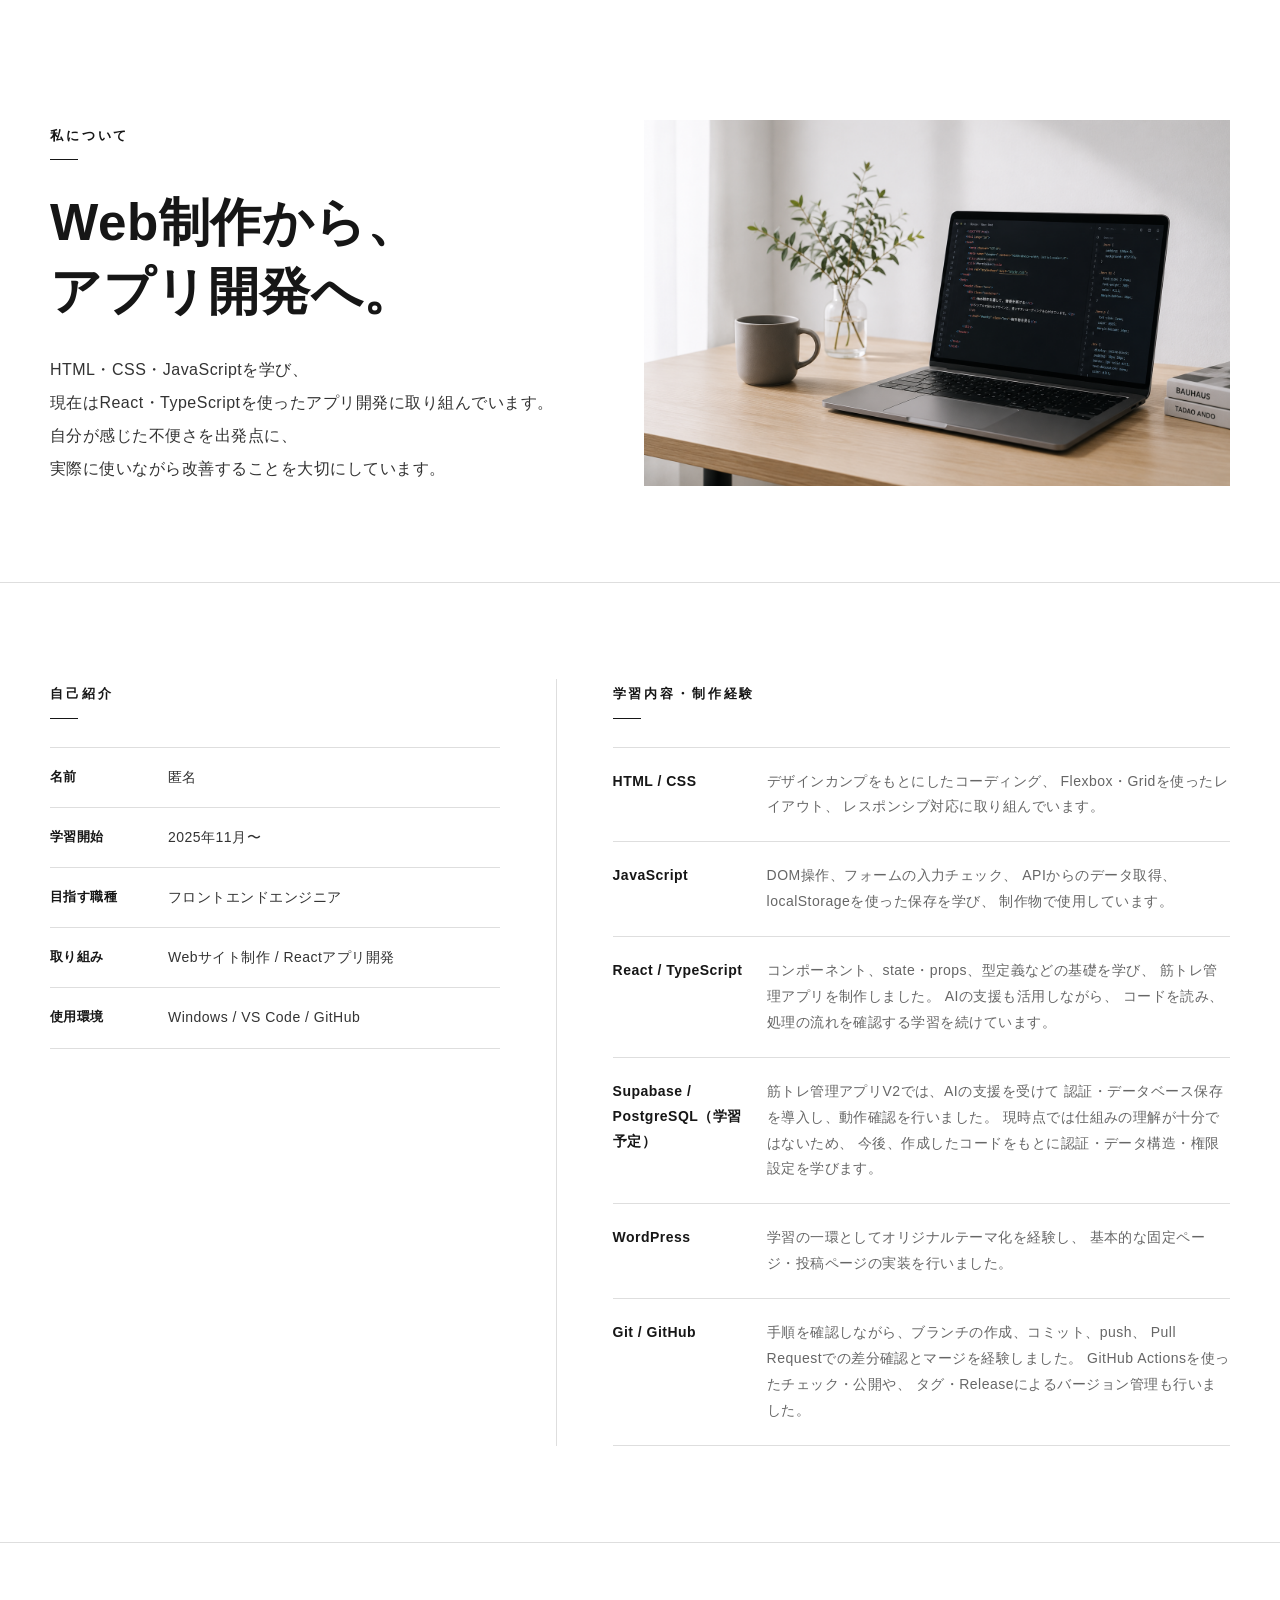
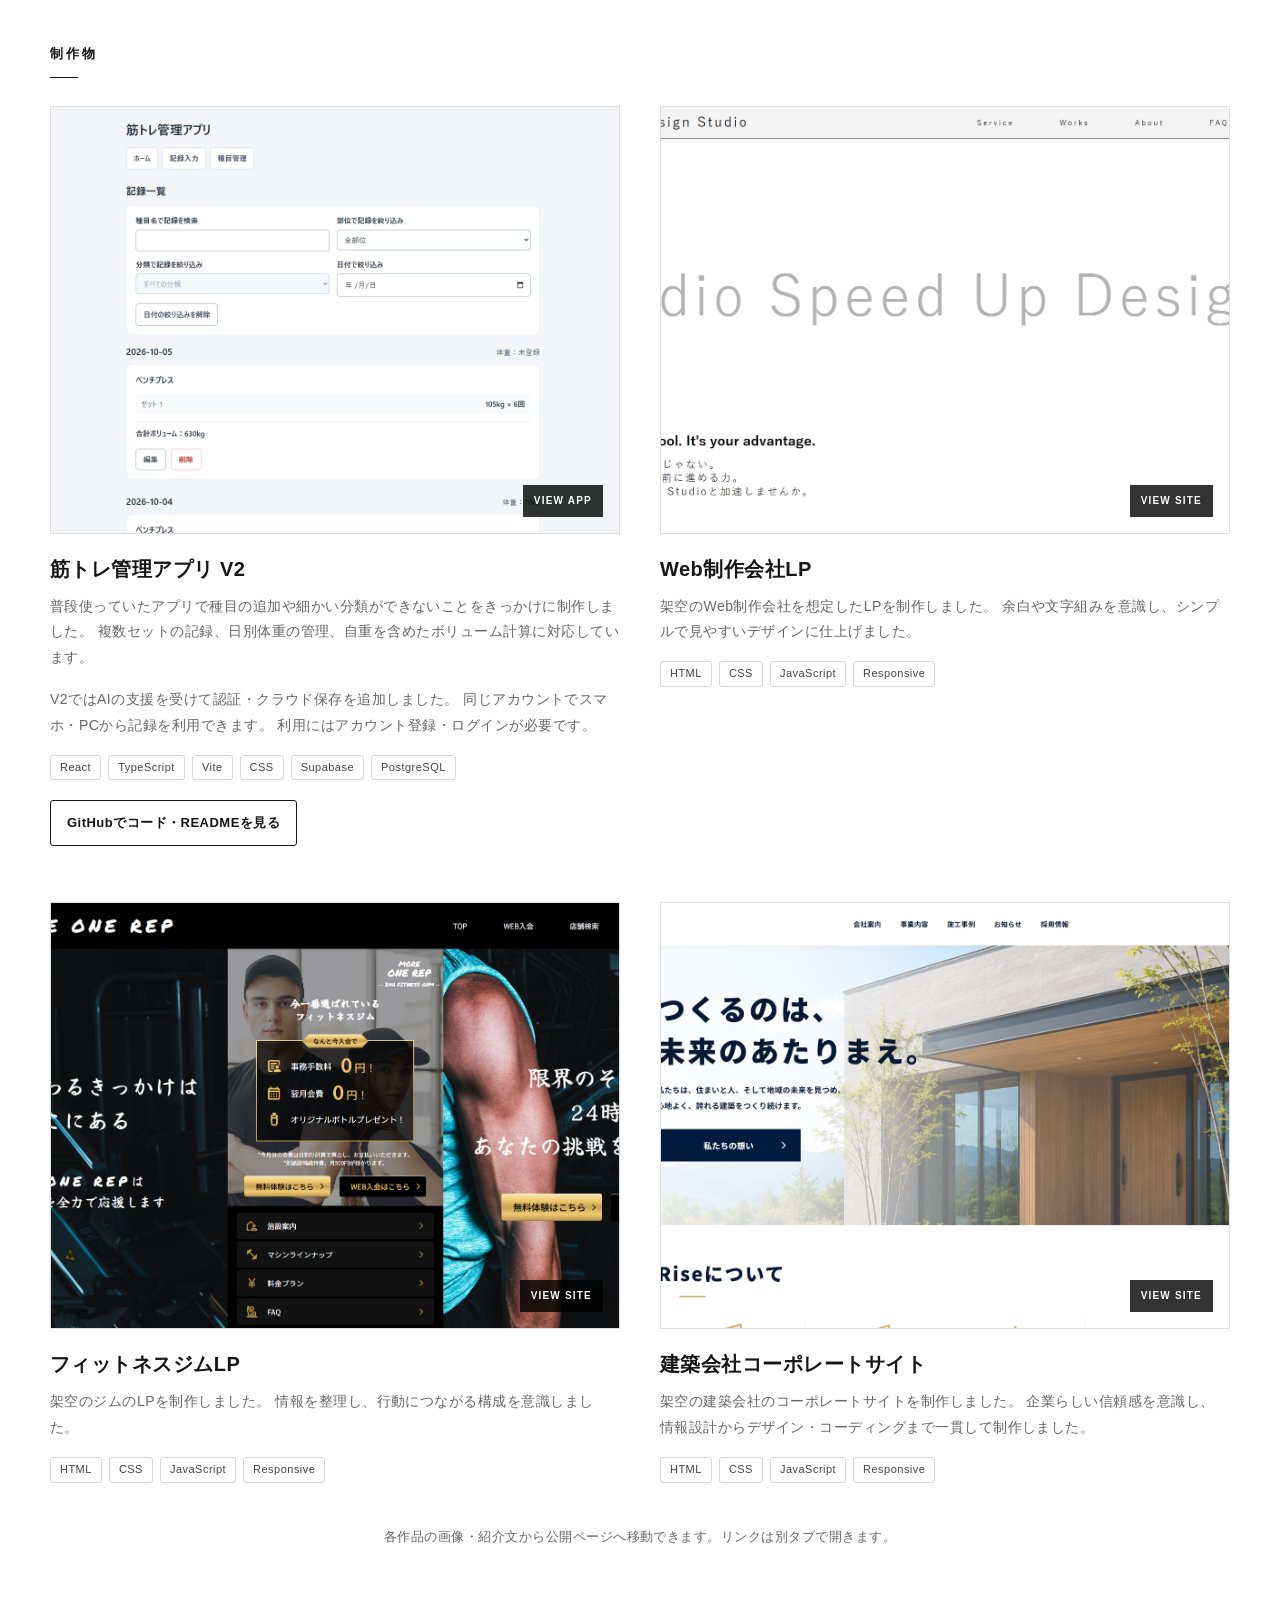
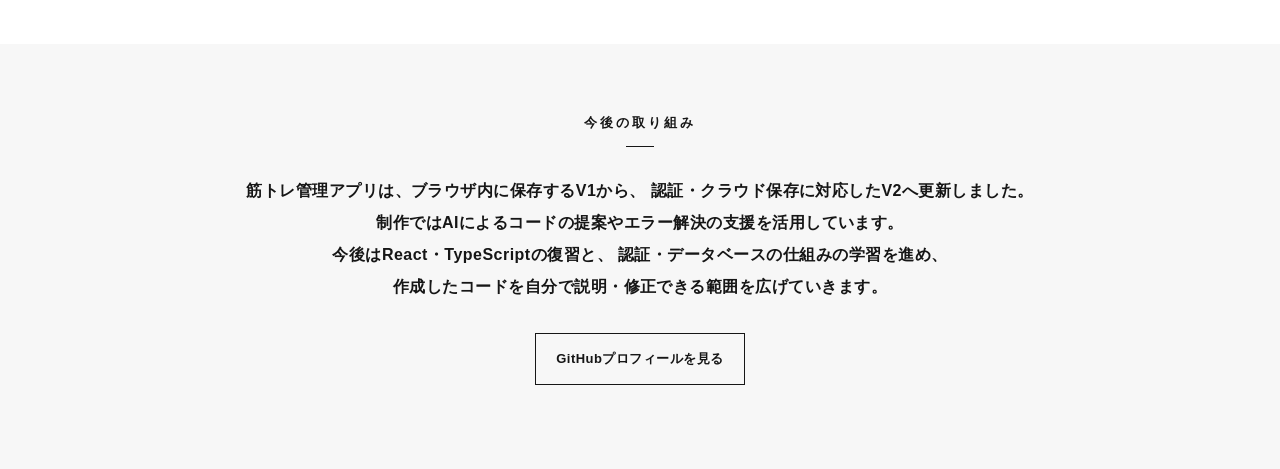
==== commit 8edbe696: "docs: 筋トレアプリV2の紹介と学習状況を更新" ====
--- a/index.html
+++ b/index.html
@@ -28,7 +28,7 @@
                             HTML・CSS・JavaScriptを学び、<br>
                             現在はReact・TypeScriptを使ったアプリ開発に取り組んでいます。<br>
                             自分が感じた不便さを出発点に、<br class="pc-only">
-                            使いやすさとデータを扱う仕組みを考えて制作しています。
+                            実際に使いながら改善することを大切にしています。
                         </p>
                     </div>
 
@@ -77,7 +77,7 @@
                     </div>
 
                     <div class="details__column">
-                        <h2 class="section-label">できること・スキル</h2>
+                        <h2 class="section-label">学習内容・制作経験</h2>
 
                         <div class="skill-list">
                             <div class="skill-item">
@@ -94,16 +94,27 @@
                                 <p class="skill-item__text">
                                     DOM操作、フォームの入力チェック、
                                     APIからのデータ取得、localStorageを使った保存を学び、
-                                    制作物に実装しています。
+                                    制作物で使用しています。
                                 </p>
                             </div>
 
                             <div class="skill-item">
                                 <h3 class="skill-item__title">React / TypeScript</h3>
                                 <p class="skill-item__text">
-                                    筋トレ管理アプリを制作・公開しました。
-                                    コンポーネント分割、state・propsによるデータ管理、
-                                    型定義、画面遷移、保存データの検証を実装しています。
+                                    コンポーネント、state・props、型定義などの基礎を学び、
+                                    筋トレ管理アプリを制作しました。
+                                    AIの支援も活用しながら、
+                                    コードを読み、処理の流れを確認する学習を続けています。
+                                </p>
+                            </div>
+
+                            <div class="skill-item">
+                                <h3 class="skill-item__title">Supabase / PostgreSQL（学習予定）</h3>
+                                <p class="skill-item__text">
+                                    筋トレ管理アプリV2では、AIの支援を受けて
+                                    認証・データベース保存を導入し、動作確認を行いました。
+                                    現時点では仕組みの理解が十分ではないため、
+                                    今後、作成したコードをもとに認証・データ構造・権限設定を学びます。
                                 </p>
                             </div>
 
@@ -118,10 +129,10 @@
                             <div class="skill-item">
                                 <h3 class="skill-item__title">Git / GitHub</h3>
                                 <p class="skill-item__text">
-                                    ブランチを使った変更、コミット、push、
+                                    手順を確認しながら、ブランチの作成、コミット、push、
                                     Pull Requestでの差分確認とマージを経験しました。
-                                    GitHub Actionsによるlint・buildと、
-                                    GitHub Pagesへの公開も行っています。
+                                    GitHub Actionsを使ったチェック・公開や、
+                                    タグ・Releaseによるバージョン管理も行いました。
                                 </p>
                             </div>
                         </div>
@@ -153,18 +164,23 @@
                             </div>
 
                             <div class="work-card__body">
-                                <h3 class="work-card__title">筋トレ管理アプリ</h3>
+                                <h3 class="work-card__title">筋トレ管理アプリ V2</h3>
                                 <p class="work-card__text">
                                     普段使っていたアプリで種目の追加や細かい分類ができないことをきっかけに制作しました。
-                                    複数セットの記録、自重を含めたボリューム計算、保存データの検証に対応しています。
-                                    現在はlocalStorageに保存するV1を公開中です。
+                                    複数セットの記録、日別体重の管理、自重を含めたボリューム計算に対応しています。
+                                </p>
+                                <p class="work-card__text">
+                                    V2ではAIの支援を受けて認証・クラウド保存を追加しました。
+                                    同じアカウントでスマホ・PCから記録を利用できます。
+                                    利用にはアカウント登録・ログインが必要です。
                                 </p>
                                 <ul class="work-card__tags">
                                     <li>React</li>
                                     <li>TypeScript</li>
                                     <li>Vite</li>
                                     <li>CSS</li>
-                                    <li>localStorage</li>
+                                    <li>Supabase</li>
+                                    <li>PostgreSQL</li>
                                 </ul>
                             </div>
                         </a>
@@ -282,9 +298,12 @@
             <div class="container">
                 <h2 class="section-label">今後の取り組み</h2>
                 <p class="message__text">
-                    制作を通して、実装の仕組みを理解し、説明できることを大切にしています。<br>
-                    今後は筋トレ管理アプリにSupabaseの認証・DB保存を追加し、<br class="pc-only">
-                    スマホとPCで同じデータを使えるようにする予定です。
+                    筋トレ管理アプリは、ブラウザ内に保存するV1から、
+                    認証・クラウド保存に対応したV2へ更新しました。<br>
+                    制作ではAIによるコードの提案やエラー解決の支援を活用しています。<br>
+                    今後はReact・TypeScriptの復習と、
+                    認証・データベースの仕組みの学習を進め、<br class="pc-only">
+                    作成したコードを自分で説明・修正できる範囲を広げていきます。
                 </p>
 
                 <div class="message__links">
